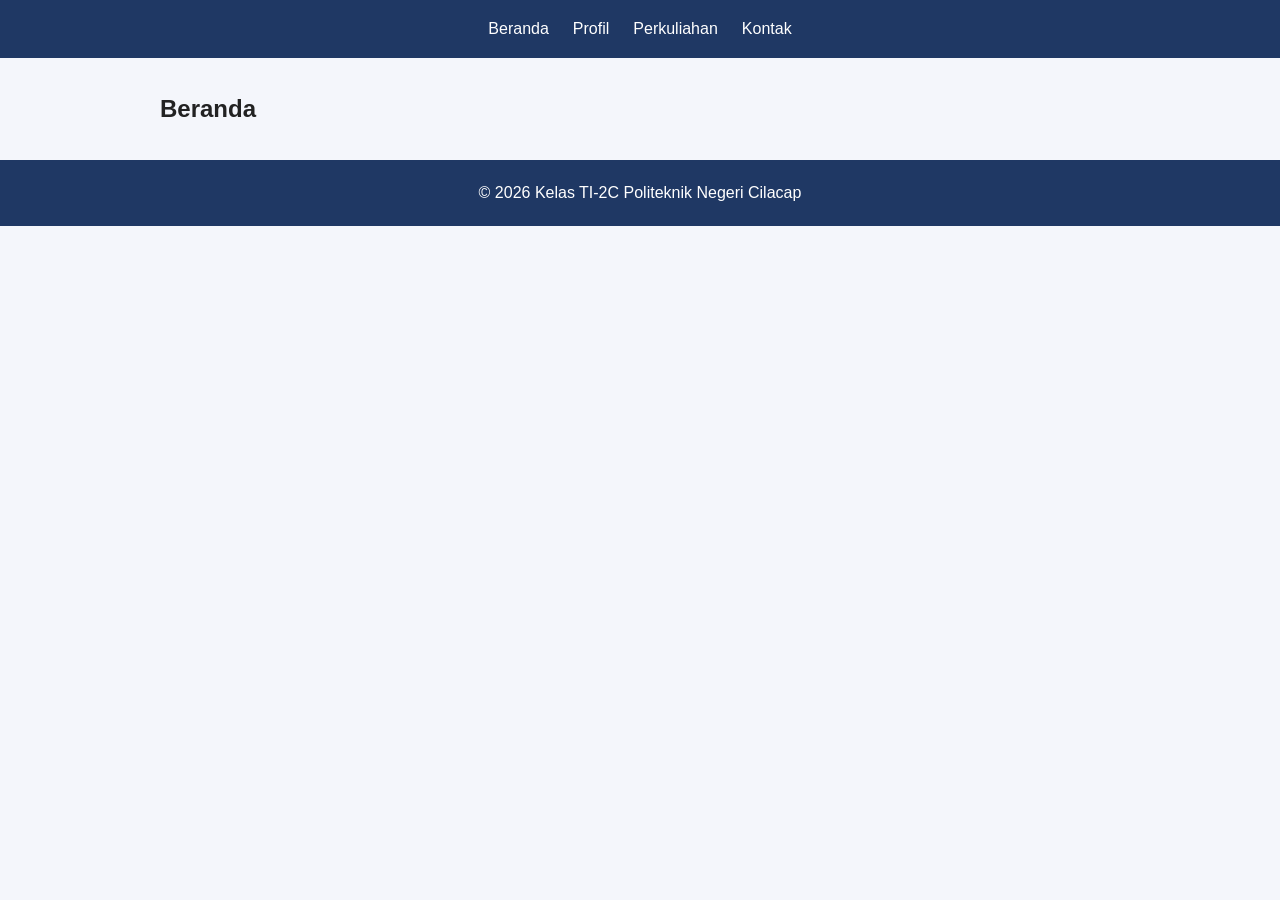
==== index.html @ b0d5642c "Membuat kerangka project 4 halaman" ====
<!DOCTYPE html>
<html lang="id">
<head>
    <meta charset="UTF-8" />
    <meta name="viewport" content="width=device-width, initial-scale=1.0" />
    <title>Beranda | Website Kelas</title>
    <link rel="stylesheet" href="css/style.css" />
</head>
<body>
    <!-- Navbar -->
    <header class="navbar">
        <nav>
            <ul class="menu">
                <li><a href="index.html">Beranda</a></li>
                <li><a href="profil.html">Profil</a></li>
                <li><a href="perkuliahan.html">Perkuliahan</a></li>
                <li><a href="kontak.html">Kontak</a></li>
            </ul>
        </nav>
    </header>

    <!-- Konten utama -->
    <main>
        <h2>Beranda</h2>
        <!-- Isi halaman dikerjakan oleh anggota yang bertugas -->
    </main>

    <!-- Footer -->
    <footer>
        <p>&copy; 2026 Kelas TI-2C Politeknik Negeri Cilacap</p>
    </footer>
    <script src="js/script.js"></script>
</body>
</html>
---- css/style.css ----
* { margin: 0; padding: 0; box-sizing: border-box; }

body {
    font-family: Arial, sans-serif;
    color: #222;
    background-color: #f4f6fb;
    line-height: 1.6;
}

/* ===== BAGIAN UMUM (Ketua) ===== */
.navbar {
    display: flex;
    justify-content: center;
    align-items: center;
    flex-wrap: wrap;
    gap: 12px;
    padding: 16px 32px;
    background-color: #1f3864;
    color: white;
}

.logo { font-size: 22px; }
.menu { display: flex; gap: 24px; list-style: none; }
.menu a { color: white; text-decoration: none; }
.menu a:hover { text-decoration: underline; }

main { max-width: 1000px; margin: 0 auto; padding: 32px 20px; }

.grid-card {
    display: grid;
    grid-template-columns: repeat(auto-fit, minmax(240px, 1fr));
    gap: 20px;
}

.card {
    background-color: white;
    border: 1px solid #ccc;
    border-radius: 8px;
    padding: 20px;
}

.card img { width: 100%; border-radius: 6px; margin-bottom: 10px; }

footer {
    padding: 20px 32px;
    text-align: center;
    background-color: #1f3864;
    color: white;
}

@media (max-width: 600px) {
    .navbar { flex-direction: column; }
    .menu { gap: 14px; }
}

/* ===== BAGIAN MAHASISWA 2 (Beranda) ===== */

/* ===== BAGIAN MAHASISWA 3 (Profil dan perkuliahan) ===== */

/* ===== BAGIAN MAHASISWA 4 (Kontak) ===== */
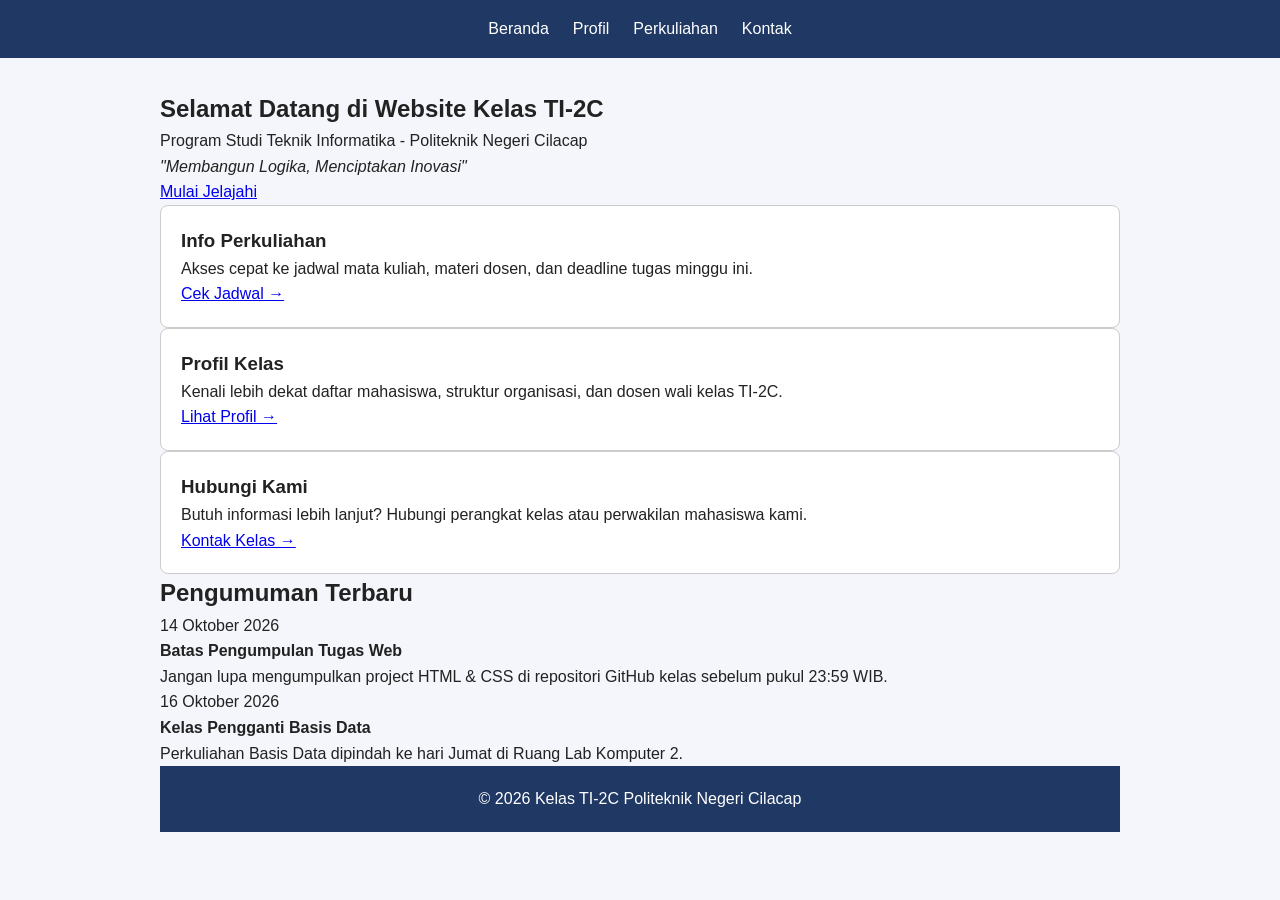
==== commit 34225c87: "Membuat Struktur Halaman beranda" ====
--- a/index.html
+++ b/index.html
@@ -21,14 +21,57 @@
 
     <!-- Konten utama -->
     <main>
-        <h2>Beranda</h2>
-        <!-- Isi halaman dikerjakan oleh anggota yang bertugas -->
-    </main>
+        <!-- Hero Section / Sambutan -->
+    <section class="hero">
+        <div class="hero-content">
+            <h1>Selamat Datang di Website Kelas TI-2C</h1>
+            <p>Program Studi Teknik Informatika - Politeknik Negeri Cilacap</p>
+            <p><em>"Membangun Logika, Menciptakan Inovasi"</em></p>
+            <a href="profil.html" class="btn-primary">Mulai Jelajahi</a>
+        </div>
+    </section>
+
+    <!-- Fitur Cepat (Cards) -->
+    <section class="fitur-kelas">
+        <div class="card">
+            <h3>Info Perkuliahan</h3>
+            <p>Akses cepat ke jadwal mata kuliah, materi dosen, dan deadline tugas minggu ini.</p>
+            <a href="perkuliahan.html">Cek Jadwal &rarr;</a>
+        </div>
+        <div class="card">
+            <h3>Profil Kelas</h3>
+            <p>Kenali lebih dekat daftar mahasiswa, struktur organisasi, dan dosen wali kelas TI-2C.</p>
+            <a href="profil.html">Lihat Profil &rarr;</a>
+        </div>
+        <div class="card">
+            <h3>Hubungi Kami</h3>
+            <p>Butuh informasi lebih lanjut? Hubungi perangkat kelas atau perwakilan mahasiswa kami.</p>
+            <a href="kontak.html">Kontak Kelas &rarr;</a>
+        </div>
+    </section>
+
+    <!-- Pengumuman Terbaru -->
+    <section class="pengumuman">
+        <h2>Pengumuman Terbaru</h2>
+        <div class="list-pengumuman">
+            <article class="item-pengumuman">
+                <span class="tanggal">14 Oktober 2026</span>
+                <h4>Batas Pengumpulan Tugas Web</h4>
+                <p>Jangan lupa mengumpulkan project HTML & CSS di repositori GitHub kelas sebelum pukul 23:59 WIB.</p>
+            </article>
+            <article class="item-pengumuman">
+                <span class="tanggal">16 Oktober 2026</span>
+                <h4>Kelas Pengganti Basis Data</h4>
+                <p>Perkuliahan Basis Data dipindah ke hari Jumat di Ruang Lab Komputer 2.</p>
+            </article>
+        </div>
+    </section>
 
     <!-- Footer -->
     <footer>
         <p>&copy; 2026 Kelas TI-2C Politeknik Negeri Cilacap</p>
     </footer>
-    <script src="js/script.js"></script>
+
+    <script src="script.js"></script>
 </body>
 </html>
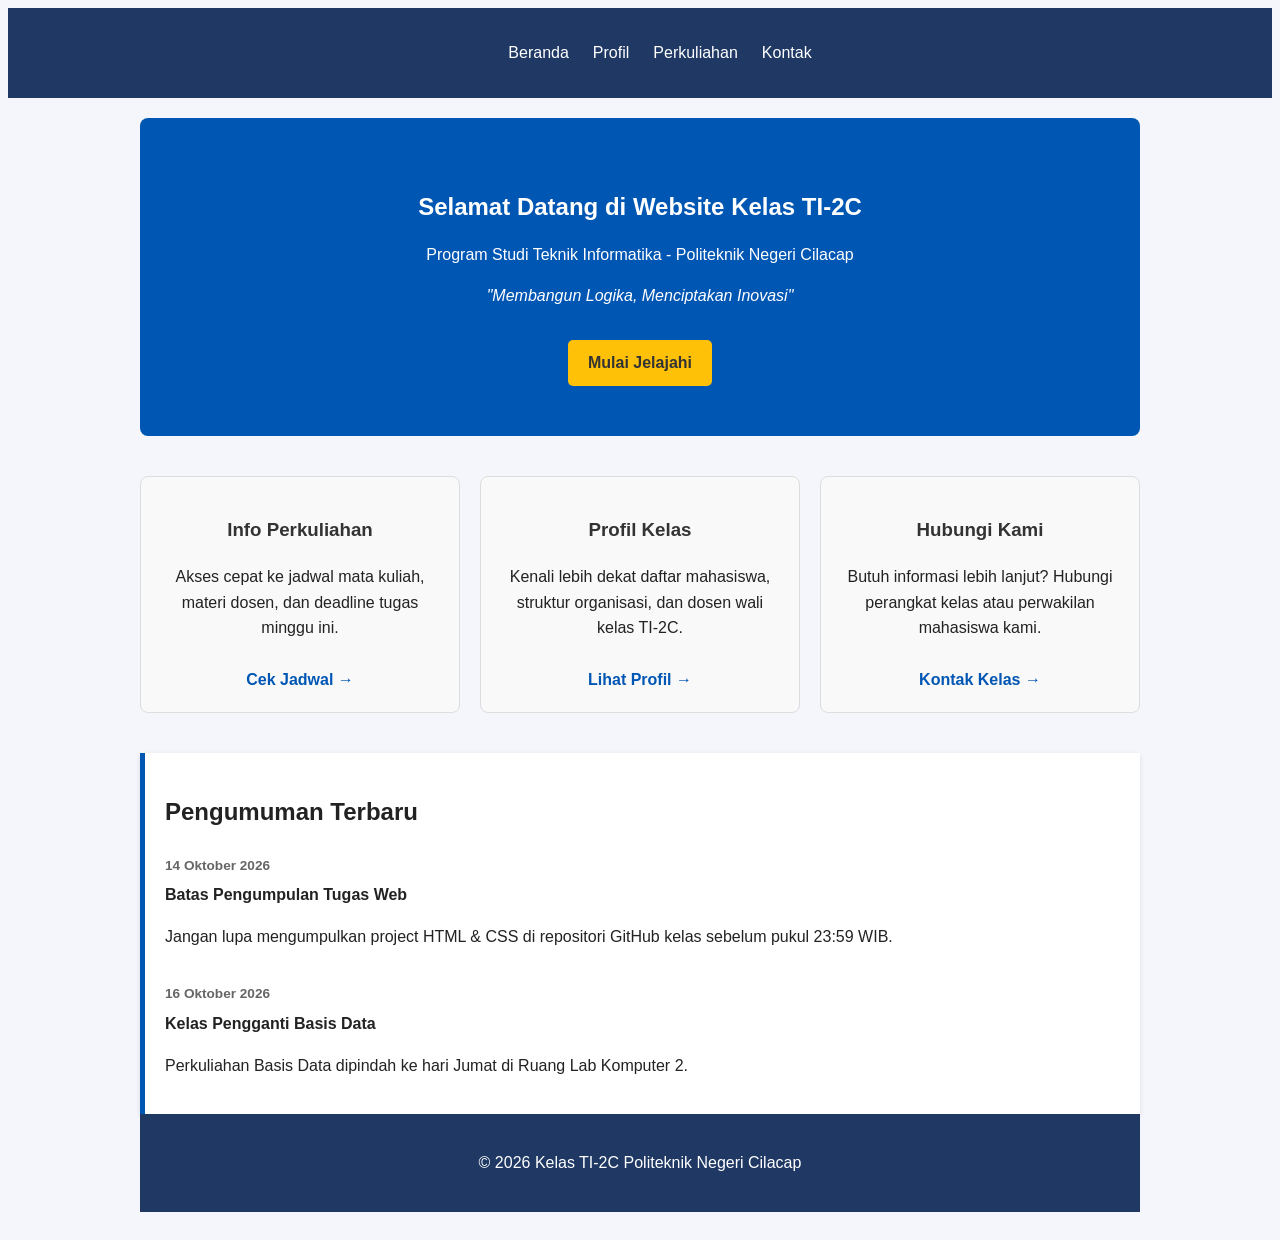
==== commit 688715a5: "Memperbaiki fitur beranda" ====
--- a/index.html
+++ b/index.html
@@ -1,17 +1,17 @@
 <!DOCTYPE html>
 <html lang="id">
-<head>
+<head> <!-- menyimpan informasi meta pengaturan viewport agar responsif dan menghubungkan css extrernal -->
     <meta charset="UTF-8" />
     <meta name="viewport" content="width=device-width, initial-scale=1.0" />
     <title>Beranda | Website Kelas</title>
     <link rel="stylesheet" href="css/style.css" />
-</head>
+</head> 
 <body>
     <!-- Navbar -->
-    <header class="navbar">
-        <nav>
-            <ul class="menu">
-                <li><a href="index.html">Beranda</a></li>
+    <header class="navbar"> <!-- membuat navigasi bar dengan menu: halaman beranda, profil, perkuliahan, kontak -->
+        <nav> <!-- membungkus daftar menu -->
+            <ul class="menu"> <!-- unordered list -->
+                <li><a href="index.html">Beranda</a></li> <!-- list item -->
                 <li><a href="profil.html">Profil</a></li>
                 <li><a href="perkuliahan.html">Perkuliahan</a></li>
                 <li><a href="kontak.html">Kontak</a></li>
@@ -20,19 +20,19 @@
     </header>
 
     <!-- Konten utama -->
-    <main>
+    <main> <!-- membungkus seluruh konten utama website agar tersusun rapi, memisahkan bagian konten utama dari header dan footer -->
         <!-- Hero Section / Sambutan -->
-    <section class="hero">
+    <section class="hero"> <!-- membungkus keseluruhan konten utama (kotak biru) berisi judul, deskripsi singkat, tombol "Mulai Jelajahi" -->
         <div class="hero-content">
-            <h1>Selamat Datang di Website Kelas TI-2C</h1>
-            <p>Program Studi Teknik Informatika - Politeknik Negeri Cilacap</p>
+            <h1>Selamat Datang di Website Kelas TI-2C</h1> <!-- judul -->
+            <p>Program Studi Teknik Informatika - Politeknik Negeri Cilacap</p> <!-- teks deskripsi -->
             <p><em>"Membangun Logika, Menciptakan Inovasi"</em></p>
-            <a href="profil.html" class="btn-primary">Mulai Jelajahi</a>
+            <a href="profil.html" class="btn-primary">Mulai Jelajahi</a> <!-- link -->
         </div>
     </section>
 
     <!-- Fitur Cepat (Cards) -->
-    <section class="fitur-kelas">
+    <section class="fitur-kelas"> <!-- berisi tiga kartu informasi dibuat menggunakan div dengan class card -->
         <div class="card">
             <h3>Info Perkuliahan</h3>
             <p>Akses cepat ke jadwal mata kuliah, materi dosen, dan deadline tugas minggu ini.</p>
@@ -51,7 +51,7 @@
     </section>
 
     <!-- Pengumuman Terbaru -->
-    <section class="pengumuman">
+    <section class="pengumuman"> <!-- menampilkan daftar pengumuman terbaru beserta tanggalnya -->
         <h2>Pengumuman Terbaru</h2>
         <div class="list-pengumuman">
             <article class="item-pengumuman">
@@ -68,10 +68,10 @@
     </section>
 
     <!-- Footer -->
-    <footer>
+    <footer> <!-- menampilkan teks hak cipta -->
         <p>&copy; 2026 Kelas TI-2C Politeknik Negeri Cilacap</p>
     </footer>
 
-    <script src="script.js"></script>
+    <script src="script.js"></script> <!-- memuat file javascript eksternal -->
 </body>
 </html>
--- a/css/style.css
+++ b/css/style.css
@@ -1,5 +1,9 @@
+/* menghilangkan margin bawaan (margin: 0; padding: 0;) */
+/* tanda bintang * memilih semua elemen untuk menghilangkan margin dan padding bawaan browser */
+/* box-sizing: border-box memastikan penambahan padding tidak akan mengubah lebar total elemen
 * { margin: 0; padding: 0; box-sizing: border-box; }
 
+/* mengatur jenis huruf Arial serta warna latar belakang abu-abu terang (#f4f6fb) */
 body {
     font-family: Arial, sans-serif;
     color: #222;
@@ -8,6 +12,8 @@
 }
 
 /* ===== BAGIAN UMUM (Ketua) ===== */
+/* menggunakan Flexbox (display: flex;) agar menu berjejer rapi secara horizontal */
+/* keduanya diberi warna latar biru gelap (#1f3864) untuk navbar dan footer serta teks putih */
 .navbar {
     display: flex;
     justify-content: center;
@@ -48,12 +54,109 @@
     color: white;
 }
 
+/* kode ini membuat website menjadi responsif (responsive web design) */
+/* jika lebar layar perangkat 600px atau lebih kecil (seperti smartphone) */ 
+/* maka orientasi flexbox pada navbar diubah menjadi flex-direction: column */ 
+/* sehingga menu akan tersusun dari atas ke bawah */
+/* menu navbar akan tersusun ke bawah (vertikal) */
 @media (max-width: 600px) {
     .navbar { flex-direction: column; }
     .menu { gap: 14px; }
 }
 
 /* ===== BAGIAN MAHASISWA 2 (Beranda) ===== */
+/* Styling untuk Main Content */
+main {
+    max-width: 1000px;
+    margin: 0 auto;
+    padding: 20px;
+    font-family: Arial, sans-serif;
+}
+
+/* Hero Section */
+.hero {
+    /* memberikan warna biru terang (#0056b3) pada kotak sambutan untuk hero section dan aksen garis pengumuman */ 
+    /* warna kuning (#ffc107) pada tombol untuk membuatnya menonjol */
+    background-color: #0056b3;
+    color: white;
+    text-align: center;
+    padding: 50px 20px;
+    border-radius: 8px;
+    margin-bottom: 40px;
+}
+
+.hero h1 {
+    margin-bottom: 10px;
+}
+
+.btn-primary {
+    display: inline-block;
+    margin-top: 15px;
+    padding: 10px 20px;
+    background-color: #ffc107;
+    color: #333;
+    text-decoration: none;
+    font-weight: bold;
+    border-radius: 5px;
+}
+
+/* Fitur Kelas (Cards) */
+/* membagi ruang secara rata menggunakan flexbox (flex: 1;) agar ketiga kartu tampil sejajar */ 
+/* gap memberi jarak antar kartu sebesar 20px */
+/* kartu diberi kotak putih dengan batas garis tipis */
+.fitur-kelas {
+    display: flex;
+    gap: 20px;
+    margin-bottom: 40px;
+}
+
+.card {
+    flex: 1;
+    background: #f9f9f9;
+    padding: 20px;
+    border: 1px solid #ddd;
+    border-radius: 8px;
+    text-align: center;
+}
+
+.card h3 {
+    color: #333;
+}
+
+.card a {
+    display: inline-block;
+    margin-top: 10px;
+    color: #0056b3;
+    text-decoration: none;
+    font-weight: bold;
+}
+
+/* Pengumuman */
+/* diberi efek bayangan tipis melayang dari background(box-shadow) */ 
+/* garis tebal berwarna biru di sisi kiri (border-left: 5px solid #0056b3;) sebagai penanda visual */
+.pengumuman {
+    background: #fff;
+    padding: 20px;
+    border-left: 5px solid #0056b3;
+    box-shadow: 0 2px 5px rgba(0,0,0,0.1);
+}
+
+.list-pengumuman {
+    display: flex;
+    flex-direction: column;
+    gap: 15px;
+    margin-top: 15px;
+}
+
+.item-pengumuman .tanggal {
+    font-size: 0.85em;
+    color: #666;
+    font-weight: bold;
+}
+
+.item-pengumuman h4 {
+    margin: 5px 0;
+}
 
 /* ===== BAGIAN MAHASISWA 3 (Profil dan perkuliahan) ===== */
 
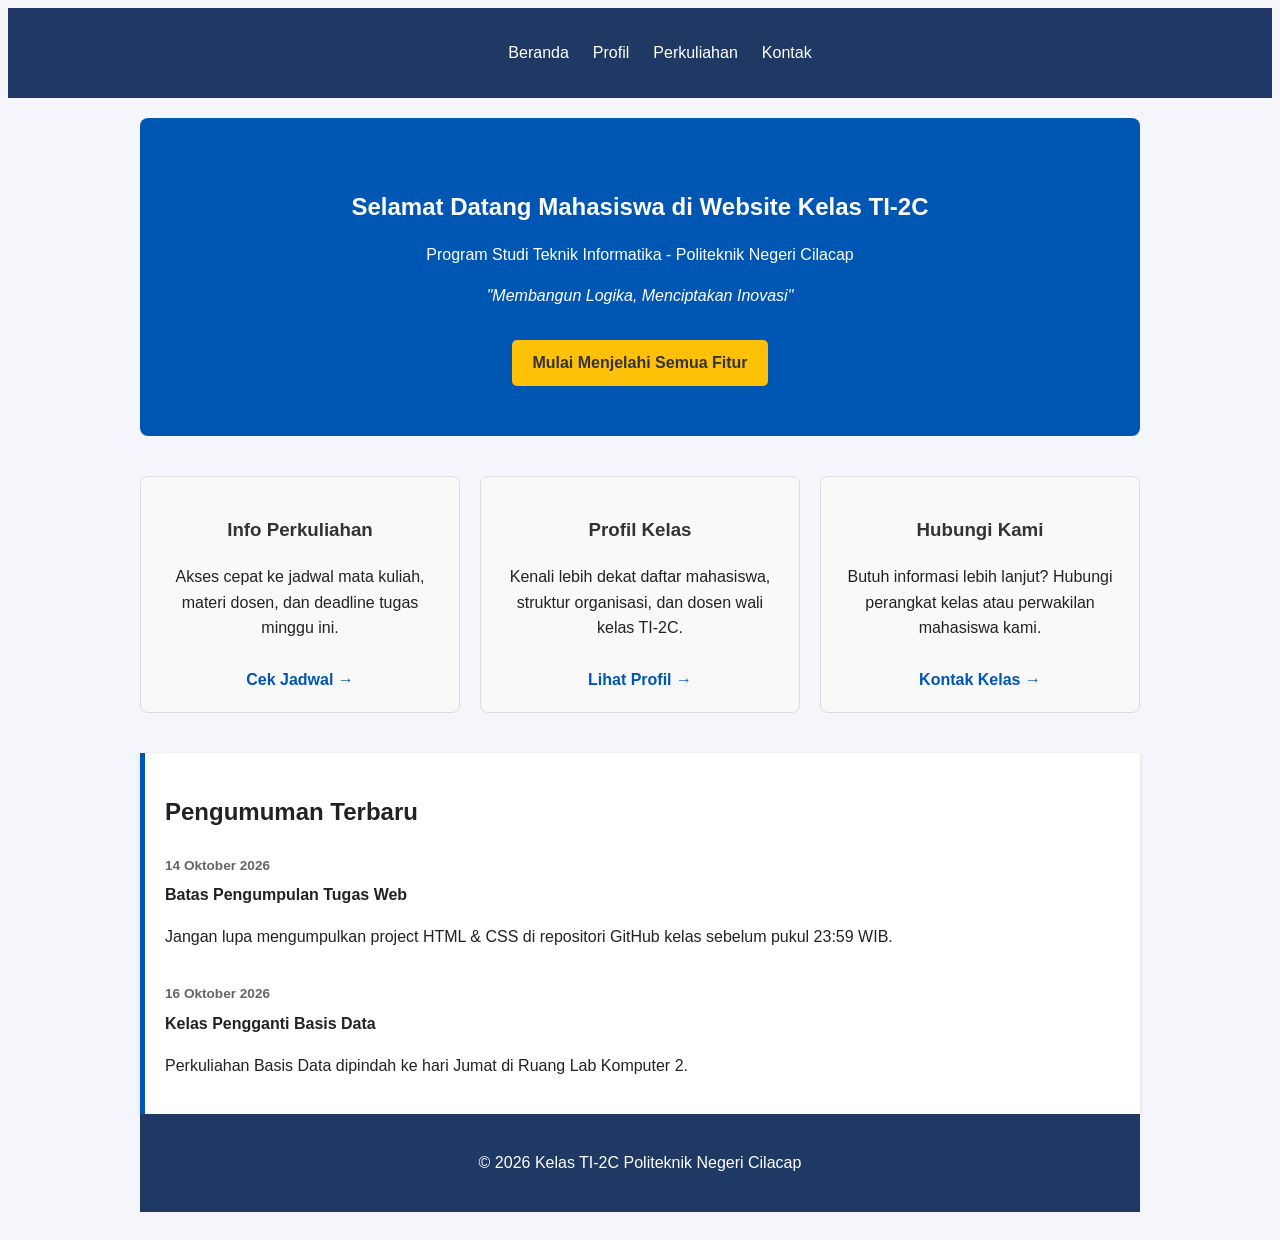
==== commit 528b110f: "Memperbaiki judul fitur beranda" ====
--- a/index.html
+++ b/index.html
@@ -24,10 +24,10 @@
         <!-- Hero Section / Sambutan -->
     <section class="hero"> <!-- membungkus keseluruhan konten utama (kotak biru) berisi judul, deskripsi singkat, tombol "Mulai Jelajahi" -->
         <div class="hero-content">
-            <h1>Selamat Datang di Website Kelas TI-2C</h1> <!-- judul -->
+            <h1>Selamat Datang Mahasiswa di Website Kelas TI-2C</h1> <!-- judul -->
             <p>Program Studi Teknik Informatika - Politeknik Negeri Cilacap</p> <!-- teks deskripsi -->
             <p><em>"Membangun Logika, Menciptakan Inovasi"</em></p>
-            <a href="profil.html" class="btn-primary">Mulai Jelajahi</a> <!-- link -->
+            <a href="profil.html" class="btn-primary">Mulai Menjelahi Semua Fitur</a> <!-- link -->
         </div>
     </section>
 
--- a/css/style.css
+++ b/css/style.css
@@ -159,5 +159,117 @@
 }
 
 /* ===== BAGIAN MAHASISWA 3 (Profil dan perkuliahan) ===== */
-
-/* ===== BAGIAN MAHASISWA 4 (Kontak) ===== */+.blok {
+  background-color: white;
+  border: 1px solid #ccc;
+  border-radius: 8px;
+  padding: 20px;
+  margin-bottom: 16px;
+}
+.blok h3 { margin-bottom: 6px; color: #1f3864; }
+.daftar { margin-left: 20px; }
+
+.bungkus-tabel { overflow-x: auto; }
+table {
+  width: 100%;
+  border-collapse: collapse;
+  background-color: white;
+}
+th, td {
+  padding: 10px 14px;
+  border: 1px solid #ccc;
+  text-align: left;
+}
+th { background-color: #1f3864; color: white; }
+
+.filter { display: flex; flex-wrap: wrap; gap: 8px; margin-bottom: 16px; }
+.btn-hari {
+  padding: 8px 14px;
+  border: 1px solid #1f3864;
+  border-radius: 6px;
+  background-color: white;
+  color: #1f3864;
+  cursor: pointer;
+}
+.btn-hari.aktif { background-color: #1f3864; color: white; }
+
+.kolom-cari {
+  width: 100%;
+  max-width: 400px;
+  padding: 10px;
+  margin-bottom: 16px;
+  border: 1px solid #ccc;
+  border-radius: 6px;
+}
+.info-kosong { margin-top: 12px; }
+
+.deadline { font-weight: bold; margin-top: 6px; }
+.tombol-detail {
+  margin-top: 10px;
+  padding: 6px 12px;
+  border: 1px solid #1f3864;
+  border-radius: 6px;
+  background-color: white;
+  color: #1f3864;
+  cursor: pointer;
+}
+.detail-tugas { margin-top: 10px; }
+
+/* ===== BAGIAN MAHASISWA 4 (Kontak) ===== */
+
+
+/* ===== BAGIAN MAHASISWA 4 (Kontak) ===== */
+.judul-kontak { font-size: 40px; margin: 0 0 20px; }
+
+/* Kotak informasi dosen */
+.kotak-dosen {
+  background-color: white;
+  border: 1px solid #ccc;
+  border-radius: 8px;
+  padding: 16px 20px;
+}
+.kotak-dosen h3 { margin-bottom: 6px; color: #1f3864; }
+.input-dosen {
+  width: 30%;
+  padding: 8px 8px;
+  margin-top: 5px;
+  border: 1px solid #ccc;
+  border-radius: 6px;
+  font-family: inherit;
+  font-size: 14px;
+}
+.input-dosen::placeholder { font-size: 14px; }
+#hasil-dosen { margin-top: 12px; }
+#hasil-dosen:empty { margin-top: 0; }
+
+/* Kartu hasil dosen: judul = mata kuliah, lalu dosen, telepon, email */
+.kartu-dosen { padding: 18px 20px; }
+.matkul-dosen {
+  font-size: 17px;
+  line-height: 1.35;
+  margin-bottom: 12px;
+  padding-bottom: 10px;
+  border-bottom: 1px solid #e3e7ef;
+}
+.baris-info {
+  display: flex;
+  align-items: flex-start;
+  gap: 10px;
+  margin: 0 0 8px;
+  font-size: 15px;
+}
+.baris-info a { color: inherit; text-decoration: none; word-break: break-all; }
+.baris-info a:hover { text-decoration: underline; }
+
+/* Kontak kelas */
+.kontak-kelas { margin-top: 170px; }
+.kontak-kelas h3 { margin-bottom: 6px; color: #1f3864; }
+body.gelap .blok { background-color: #1c2538; border-color: #33415c; }
+body.gelap .blok h3 { color: #9db8f0; }
+body.gelap table { background-color: #1c2538; }
+body.gelap th, body.gelap td { border-color: #33415c; }
+body.gelap th { background-color: #2a3a5e; }
+body.gelap .btn-hari,
+body.gelap .tombol-detail { background-color: #1c2538; color: #9db8f0; border-color: #9db8f0; }
+body.gelap .btn-hari.aktif { background-color: #9db8f0; color: #121826; }
+/* ===== BAGIAN MAHASISWA 4 (Kontak) ===== */
